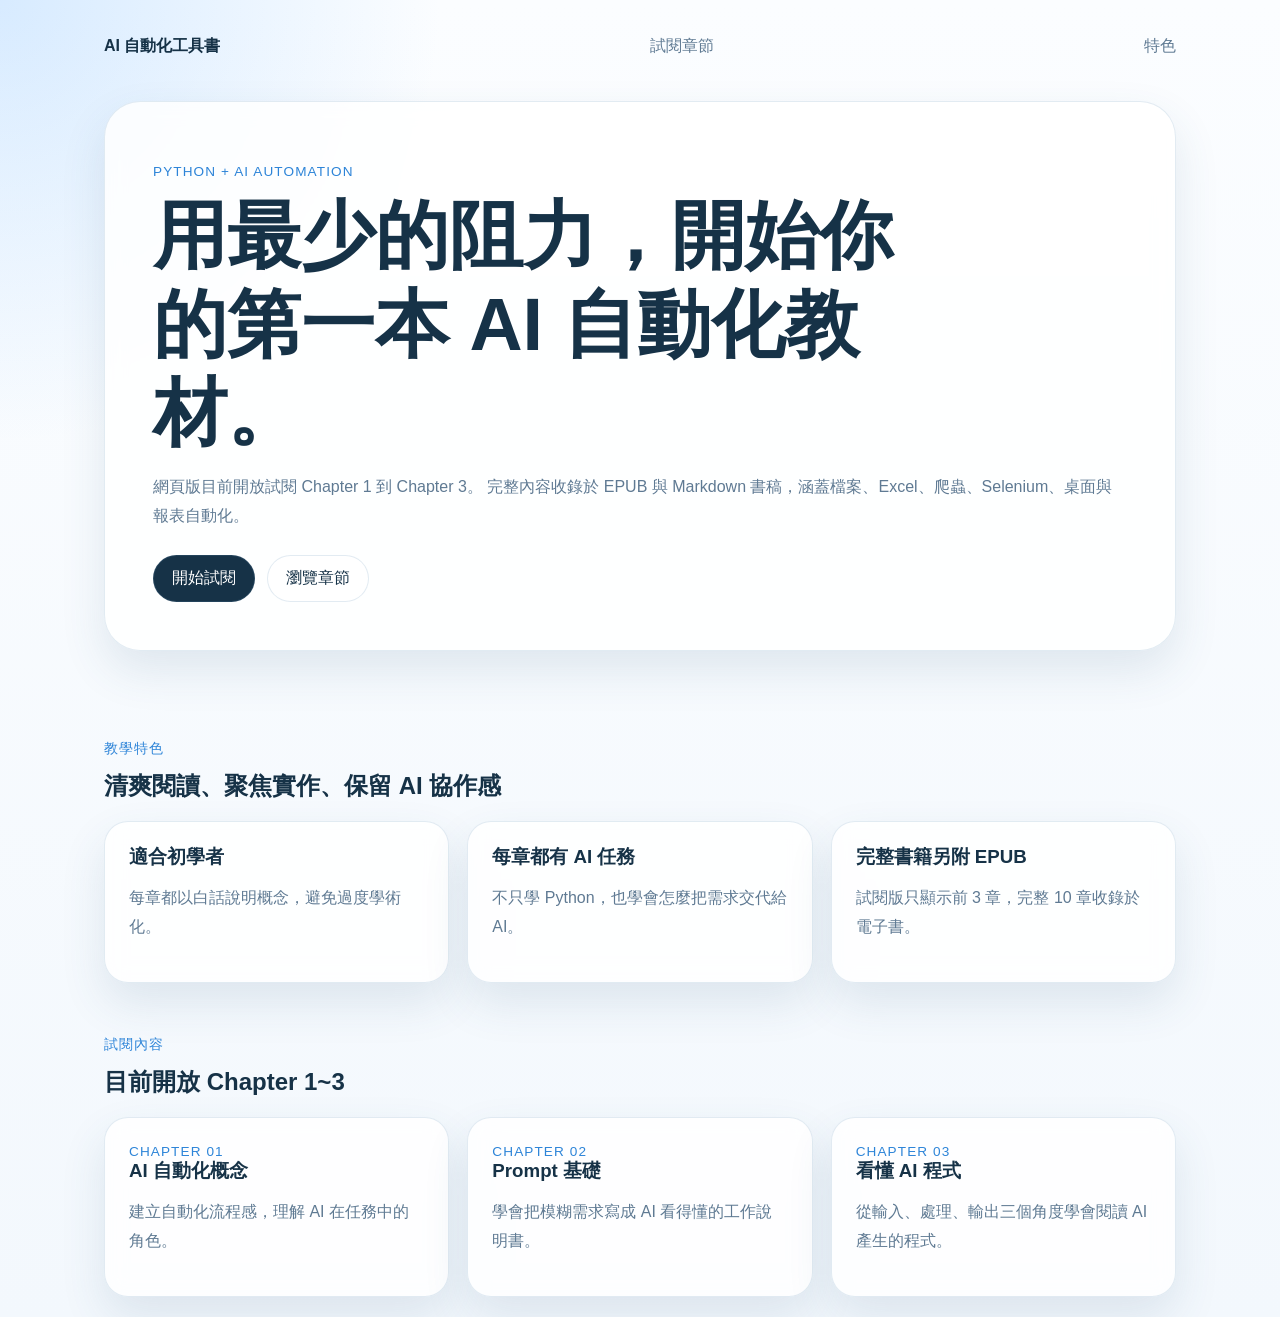
==== web/index.html @ 67578e64 "Create complete AI automation book, web preview, and EPUB build" ====
<!DOCTYPE html>
<html lang="zh-Hant">
<head>
  <meta charset="UTF-8">
  <meta name="viewport" content="width=device-width, initial-scale=1.0">
  <title>AI 自動化工具書：Python 實戰版</title>
  <link rel="stylesheet" href="styles.css">
</head>
<body>
  <header class="hero">
    <nav class="top-nav">
      <a class="brand" href="index.html">AI 自動化工具書</a>
      <a href="#preview">試閱章節</a>
      <a href="#why">特色</a>
    </nav>
    <div class="hero-panel">
      <p class="eyebrow">Python + AI Automation</p>
      <h1>用最少的阻力，開始你的第一本 AI 自動化教材。</h1>
      <p class="lead">
        網頁版目前開放試閱 Chapter 1 到 Chapter 3。
        完整內容收錄於 EPUB 與 Markdown 書稿，涵蓋檔案、Excel、爬蟲、Selenium、桌面與報表自動化。
      </p>
      <div class="hero-actions">
        <a class="button primary" href="chapter.html?id=chapter01">開始試閱</a>
        <a class="button secondary" href="#preview">瀏覽章節</a>
      </div>
    </div>
  </header>

  <main>
    <section class="section" id="why">
      <div class="section-heading">
        <p class="eyebrow">教學特色</p>
        <h2>清爽閱讀、聚焦實作、保留 AI 協作感</h2>
      </div>
      <div class="feature-grid">
        <article class="card">
          <h3>適合初學者</h3>
          <p>每章都以白話說明概念，避免過度學術化。</p>
        </article>
        <article class="card">
          <h3>每章都有 AI 任務</h3>
          <p>不只學 Python，也學會怎麼把需求交代給 AI。</p>
        </article>
        <article class="card">
          <h3>完整書籍另附 EPUB</h3>
          <p>試閱版只顯示前 3 章，完整 10 章收錄於電子書。</p>
        </article>
      </div>
    </section>

    <section class="section" id="preview">
      <div class="section-heading">
        <p class="eyebrow">試閱內容</p>
        <h2>目前開放 Chapter 1~3</h2>
      </div>
      <div class="chapter-list" id="chapter-list"></div>
    </section>
  </main>

  <script src="script.js"></script>
</body>
</html>
---- web/styles.css ----
:root {
  --bg: #f3f8fd;
  --bg-strong: #ffffff;
  --text: #163247;
  --muted: #5f7a93;
  --line: rgba(94, 142, 183, 0.18);
  --accent: #2d84d8;
  --accent-soft: #d9ebfb;
  --shadow: 0 20px 45px rgba(48, 88, 126, 0.12);
  --radius: 24px;
}

* {
  box-sizing: border-box;
}

body {
  margin: 0;
  font-family: "Segoe UI", "Noto Sans TC", sans-serif;
  color: var(--text);
  background:
    radial-gradient(circle at top left, rgba(133, 193, 255, 0.3), transparent 24%),
    linear-gradient(180deg, #fbfdff 0%, var(--bg) 100%);
}

a {
  color: inherit;
  text-decoration: none;
}

.hero,
.section,
.reader-header,
.reader-layout {
  max-width: 1120px;
  margin: 0 auto;
  padding-left: 24px;
  padding-right: 24px;
}

.top-nav,
.reader-header {
  display: flex;
  justify-content: space-between;
  align-items: center;
  gap: 16px;
  padding-top: 24px;
}

.brand {
  font-weight: 700;
}

.top-nav a:not(.brand) {
  color: var(--muted);
}

.hero {
  padding-top: 12px;
  padding-bottom: 56px;
}

.hero-panel,
.card,
.sidebar {
  background: rgba(255, 255, 255, 0.84);
  border: 1px solid var(--line);
  box-shadow: var(--shadow);
  backdrop-filter: blur(10px);
}

.hero-panel {
  margin-top: 44px;
  padding: 48px;
  border-radius: 36px;
}

.eyebrow,
.chapter-number {
  color: var(--accent);
  font-size: 0.85rem;
  letter-spacing: 0.08em;
  text-transform: uppercase;
}

h1,
h2,
h3 {
  line-height: 1.2;
  margin: 0;
}

h1 {
  margin-top: 12px;
  max-width: 780px;
  font-size: clamp(2.4rem, 6vw, 4.6rem);
}

.lead,
.card p,
.sidebar-link,
.chapter-card p {
  color: var(--muted);
  line-height: 1.8;
}

.hero-actions {
  display: flex;
  gap: 12px;
  margin-top: 24px;
  flex-wrap: wrap;
}

.button {
  display: inline-flex;
  align-items: center;
  justify-content: center;
  padding: 12px 18px;
  border-radius: 999px;
  border: 1px solid var(--line);
}

.button.primary {
  color: white;
  background: var(--text);
}

.button.secondary {
  background: var(--bg-strong);
}

.button.small {
  padding: 9px 14px;
}

.section {
  padding-top: 20px;
  padding-bottom: 20px;
}

.section-heading {
  margin-bottom: 20px;
}

.feature-grid,
.chapter-list {
  display: grid;
  gap: 18px;
}

.feature-grid {
  grid-template-columns: repeat(auto-fit, minmax(220px, 1fr));
}

.chapter-list {
  grid-template-columns: repeat(auto-fit, minmax(240px, 1fr));
}

.card {
  border-radius: var(--radius);
  padding: 24px;
}

.reader-layout {
  display: grid;
  grid-template-columns: 280px minmax(0, 1fr);
  gap: 24px;
  padding-top: 20px;
  padding-bottom: 48px;
}

.sidebar {
  border-radius: var(--radius);
  padding: 20px;
  position: sticky;
  top: 24px;
  align-self: start;
}

.sidebar-link {
  display: block;
  padding: 12px;
  border-radius: 14px;
}

.sidebar-link.active {
  background: var(--accent-soft);
  color: var(--text);
}

.reader-content {
  display: grid;
  gap: 18px;
}

.reader-block h2,
.cta-card h2 {
  margin-bottom: 10px;
}

.cta-card {
  background: linear-gradient(135deg, #eef7ff 0%, #ffffff 100%);
}

@media (max-width: 920px) {
  .reader-layout {
    grid-template-columns: 1fr;
  }

  .sidebar {
    position: static;
  }

  .hero-panel {
    padding: 32px 24px;
  }
}

@media (max-width: 640px) {
  .hero,
  .section,
  .reader-header,
  .reader-layout {
    padding-left: 16px;
    padding-right: 16px;
  }

  .top-nav,
  .reader-header {
    flex-wrap: wrap;
  }
}
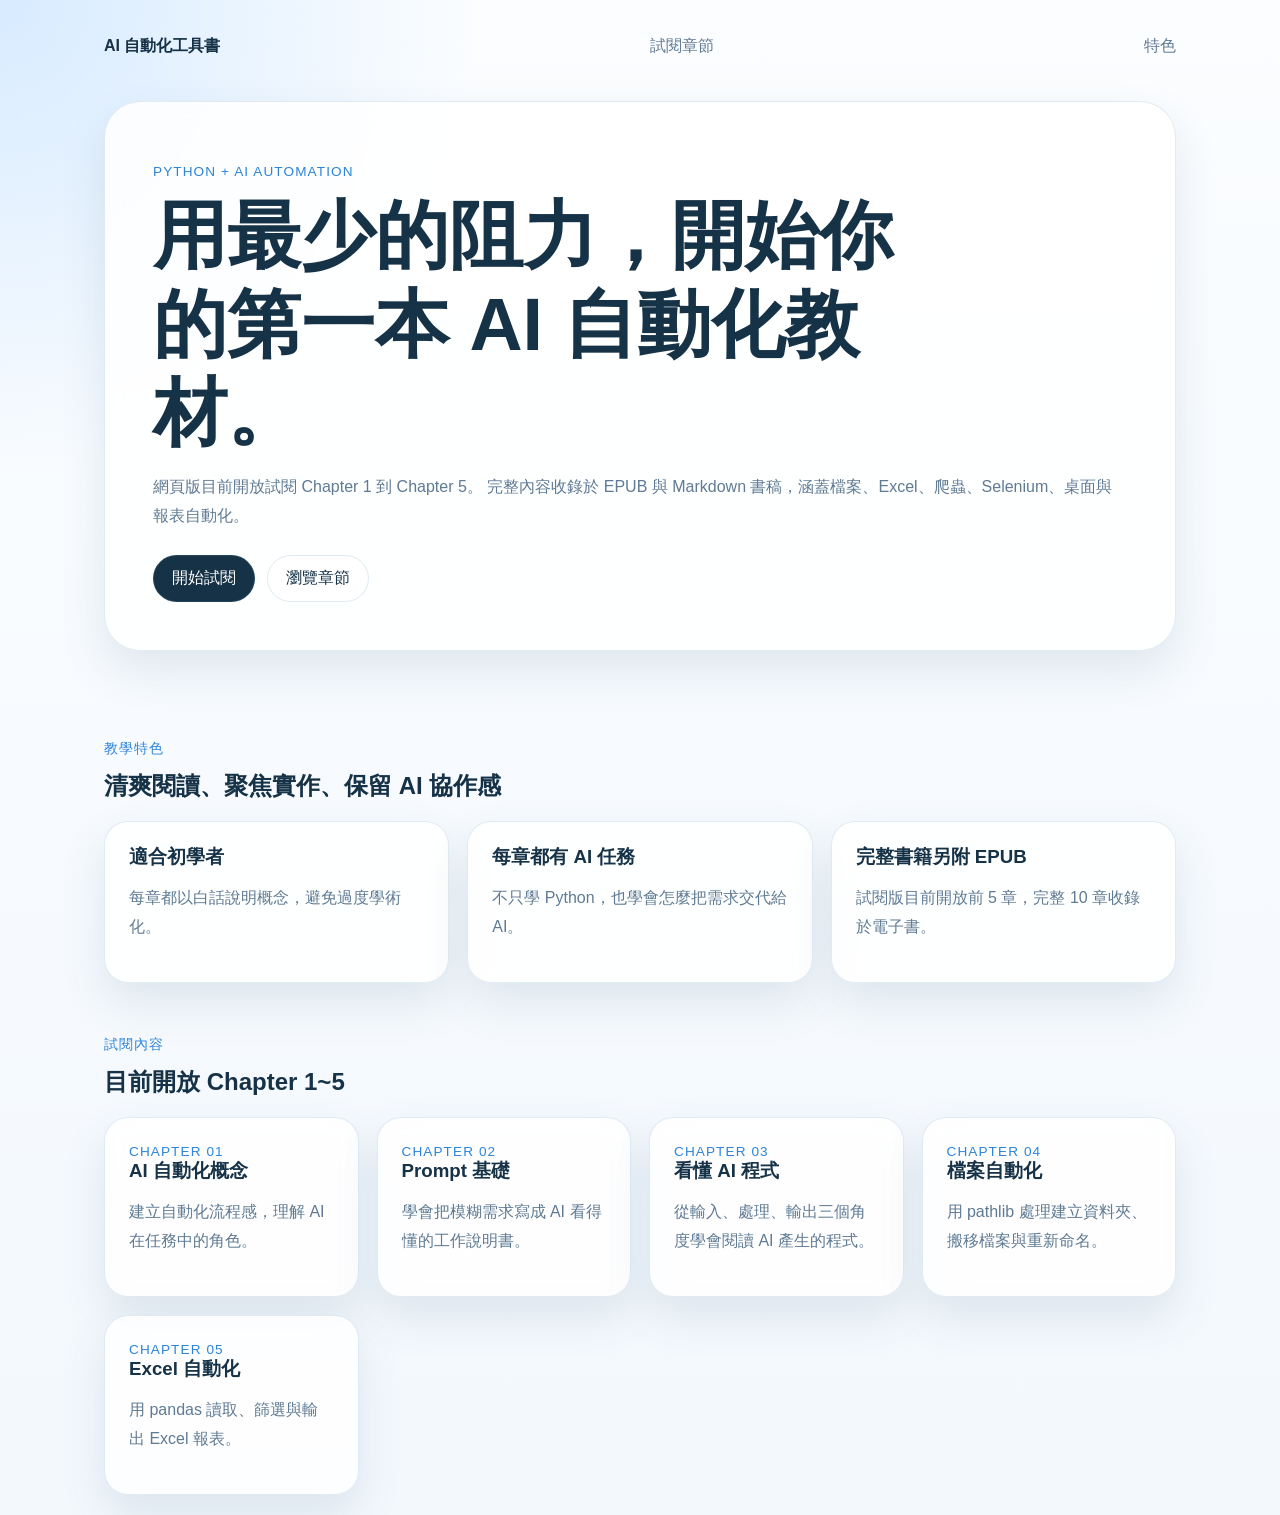
==== commit 13377787: "Expand web preview to five chapters" ====
--- a/web/index.html
+++ b/web/index.html
@@ -17,7 +17,7 @@
       <p class="eyebrow">Python + AI Automation</p>
       <h1>用最少的阻力，開始你的第一本 AI 自動化教材。</h1>
       <p class="lead">
-        網頁版目前開放試閱 Chapter 1 到 Chapter 3。
+        網頁版目前開放試閱 Chapter 1 到 Chapter 5。
         完整內容收錄於 EPUB 與 Markdown 書稿，涵蓋檔案、Excel、爬蟲、Selenium、桌面與報表自動化。
       </p>
       <div class="hero-actions">
@@ -44,7 +44,7 @@
         </article>
         <article class="card">
           <h3>完整書籍另附 EPUB</h3>
-          <p>試閱版只顯示前 3 章，完整 10 章收錄於電子書。</p>
+          <p>試閱版目前開放前 5 章，完整 10 章收錄於電子書。</p>
         </article>
       </div>
     </section>
@@ -52,7 +52,7 @@
     <section class="section" id="preview">
       <div class="section-heading">
         <p class="eyebrow">試閱內容</p>
-        <h2>目前開放 Chapter 1~3</h2>
+        <h2>目前開放 Chapter 1~5</h2>
       </div>
       <div class="chapter-list" id="chapter-list"></div>
     </section>
--- a/web/styles.css
+++ b/web/styles.css
@@ -198,6 +198,33 @@
   margin-bottom: 10px;
 }
 
+.reader-block p + p {
+  margin-top: 12px;
+}
+
+.reader-code {
+  margin: 16px 0 0;
+  padding: 18px;
+  border-radius: 18px;
+  overflow-x: auto;
+  background: #eff6fd;
+  color: #234969;
+}
+
+.reader-code code {
+  font-family: Consolas, "Courier New", monospace;
+  font-size: 0.95rem;
+  line-height: 1.7;
+  white-space: pre;
+}
+
+.reader-list {
+  margin: 16px 0 0;
+  padding-left: 20px;
+  color: var(--muted);
+  line-height: 1.9;
+}
+
 .cta-card {
   background: linear-gradient(135deg, #eef7ff 0%, #ffffff 100%);
 }
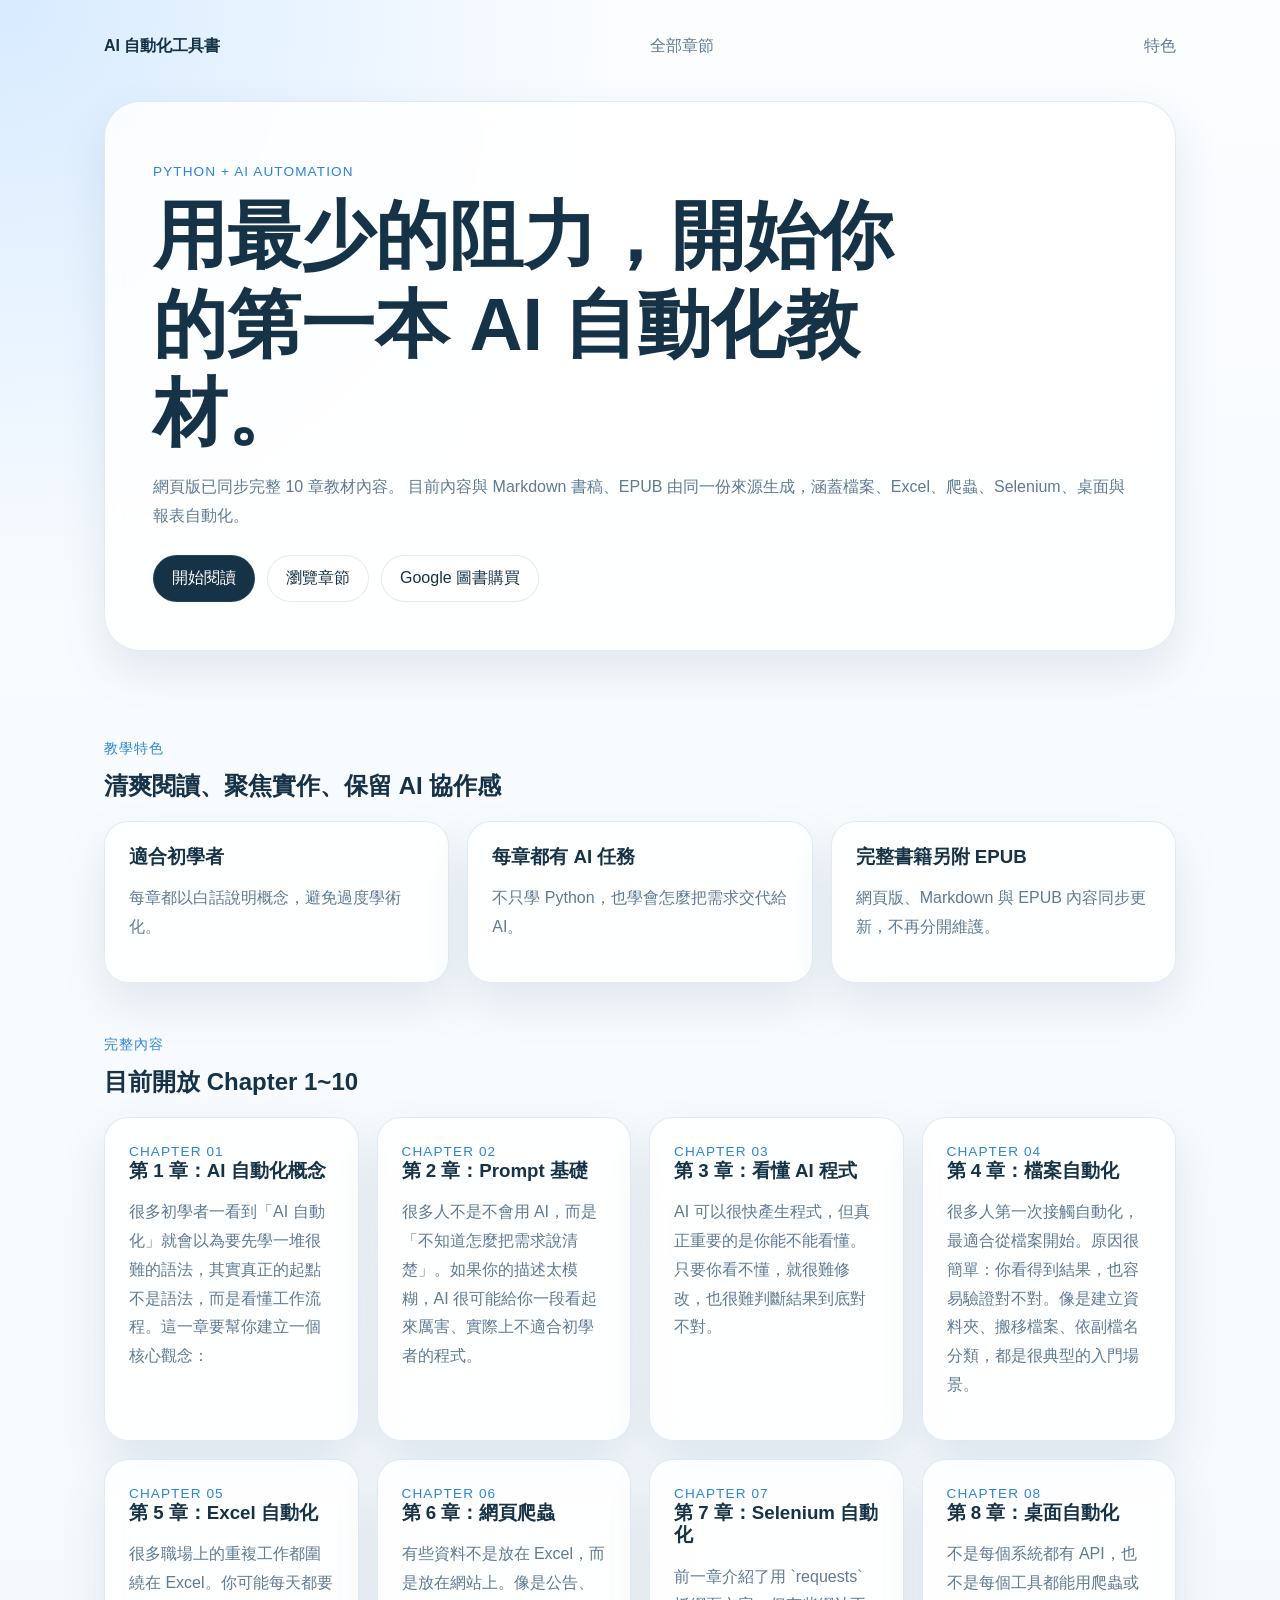
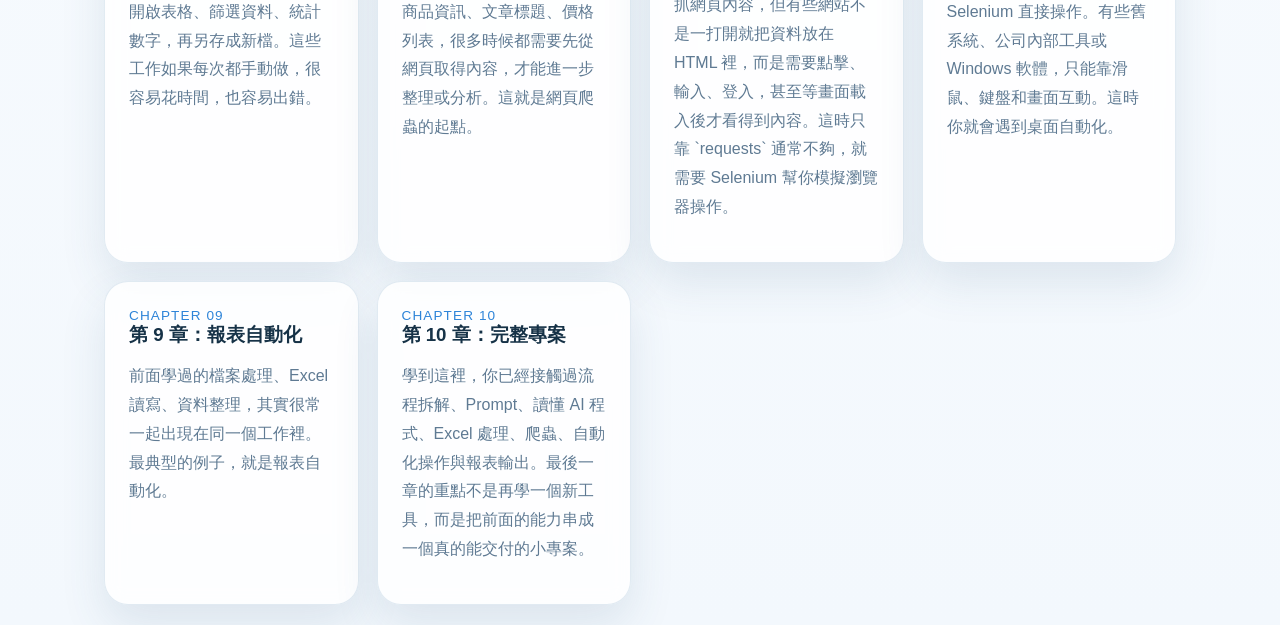
==== commit 4d73169e: "Refresh book content and sync web/epub outputs" ====
--- a/web/index.html
+++ b/web/index.html
@@ -10,19 +10,20 @@
   <header class="hero">
     <nav class="top-nav">
       <a class="brand" href="index.html">AI 自動化工具書</a>
-      <a href="#preview">試閱章節</a>
+      <a href="#preview">全部章節</a>
       <a href="#why">特色</a>
     </nav>
     <div class="hero-panel">
       <p class="eyebrow">Python + AI Automation</p>
       <h1>用最少的阻力，開始你的第一本 AI 自動化教材。</h1>
       <p class="lead">
-        網頁版目前開放試閱 Chapter 1 到 Chapter 5。
-        完整內容收錄於 EPUB 與 Markdown 書稿，涵蓋檔案、Excel、爬蟲、Selenium、桌面與報表自動化。
+        網頁版已同步完整 10 章教材內容。
+        目前內容與 Markdown 書稿、EPUB 由同一份來源生成，涵蓋檔案、Excel、爬蟲、Selenium、桌面與報表自動化。
       </p>
       <div class="hero-actions">
-        <a class="button primary" href="chapter.html?id=chapter01">開始試閱</a>
+        <a class="button primary" href="chapter.html?id=chapter01">開始閱讀</a>
         <a class="button secondary" href="#preview">瀏覽章節</a>
+        <a class="button secondary" href="https://books.google.com.tw/books/about?id=xijTEQAAQBAJ&redir_esc=y" target="_blank" rel="noreferrer">Google 圖書購買</a>
       </div>
     </div>
   </header>
@@ -44,20 +45,21 @@
         </article>
         <article class="card">
           <h3>完整書籍另附 EPUB</h3>
-          <p>試閱版目前開放前 5 章，完整 10 章收錄於電子書。</p>
+          <p>網頁版、Markdown 與 EPUB 內容同步更新，不再分開維護。</p>
         </article>
       </div>
     </section>
 
     <section class="section" id="preview">
       <div class="section-heading">
-        <p class="eyebrow">試閱內容</p>
-        <h2>目前開放 Chapter 1~5</h2>
+        <p class="eyebrow">完整內容</p>
+        <h2>目前開放 Chapter 1~10</h2>
       </div>
       <div class="chapter-list" id="chapter-list"></div>
     </section>
   </main>
 
+  <script src="chapters-data.js"></script>
   <script src="script.js"></script>
 </body>
 </html>
--- a/web/styles.css
+++ b/web/styles.css
@@ -198,6 +198,11 @@
   margin-bottom: 10px;
 }
 
+.reader-block h3 {
+  margin-top: 18px;
+  margin-bottom: 8px;
+}
+
 .reader-block p + p {
   margin-top: 12px;
 }
@@ -218,6 +223,14 @@
   white-space: pre;
 }
 
+.reader-content code:not(.reader-code code) {
+  font-family: Consolas, "Courier New", monospace;
+  background: #eff6fd;
+  color: #234969;
+  padding: 0.12rem 0.35rem;
+  border-radius: 8px;
+}
+
 .reader-list {
   margin: 16px 0 0;
   padding-left: 20px;
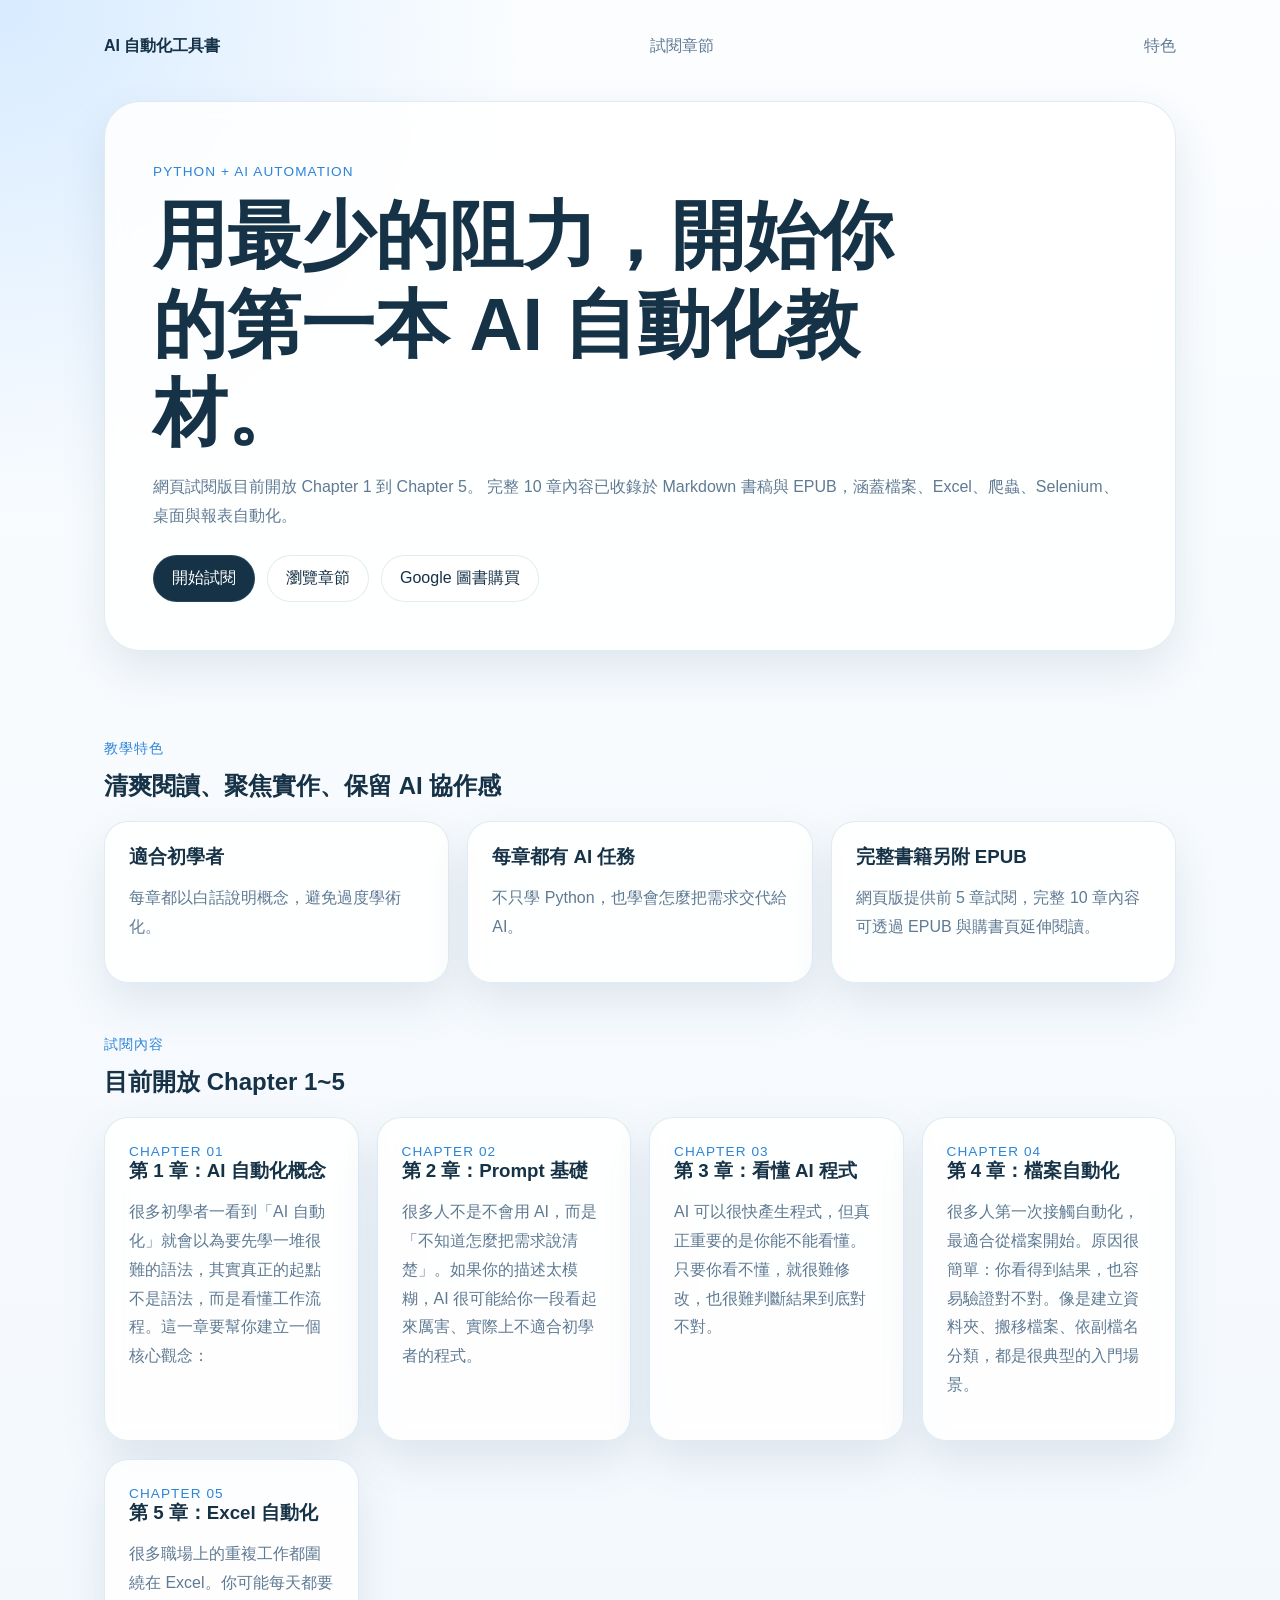
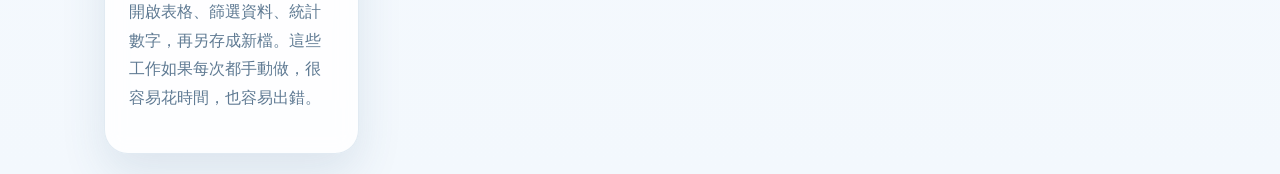
==== commit 70b203e4: "Limit web preview to chapters 1 through 5" ====
--- a/web/index.html
+++ b/web/index.html
@@ -10,18 +10,18 @@
   <header class="hero">
     <nav class="top-nav">
       <a class="brand" href="index.html">AI 自動化工具書</a>
-      <a href="#preview">全部章節</a>
+      <a href="#preview">試閱章節</a>
       <a href="#why">特色</a>
     </nav>
     <div class="hero-panel">
       <p class="eyebrow">Python + AI Automation</p>
       <h1>用最少的阻力，開始你的第一本 AI 自動化教材。</h1>
       <p class="lead">
-        網頁版已同步完整 10 章教材內容。
-        目前內容與 Markdown 書稿、EPUB 由同一份來源生成，涵蓋檔案、Excel、爬蟲、Selenium、桌面與報表自動化。
+        網頁試閱版目前開放 Chapter 1 到 Chapter 5。
+        完整 10 章內容已收錄於 Markdown 書稿與 EPUB，涵蓋檔案、Excel、爬蟲、Selenium、桌面與報表自動化。
       </p>
       <div class="hero-actions">
-        <a class="button primary" href="chapter.html?id=chapter01">開始閱讀</a>
+        <a class="button primary" href="chapter.html?id=chapter01">開始試閱</a>
         <a class="button secondary" href="#preview">瀏覽章節</a>
         <a class="button secondary" href="https://books.google.com.tw/books/about?id=xijTEQAAQBAJ&redir_esc=y" target="_blank" rel="noreferrer">Google 圖書購買</a>
       </div>
@@ -45,15 +45,15 @@
         </article>
         <article class="card">
           <h3>完整書籍另附 EPUB</h3>
-          <p>網頁版、Markdown 與 EPUB 內容同步更新，不再分開維護。</p>
+          <p>網頁版提供前 5 章試閱，完整 10 章內容可透過 EPUB 與購書頁延伸閱讀。</p>
         </article>
       </div>
     </section>
 
     <section class="section" id="preview">
       <div class="section-heading">
-        <p class="eyebrow">完整內容</p>
-        <h2>目前開放 Chapter 1~10</h2>
+        <p class="eyebrow">試閱內容</p>
+        <h2>目前開放 Chapter 1~5</h2>
       </div>
       <div class="chapter-list" id="chapter-list"></div>
     </section>
